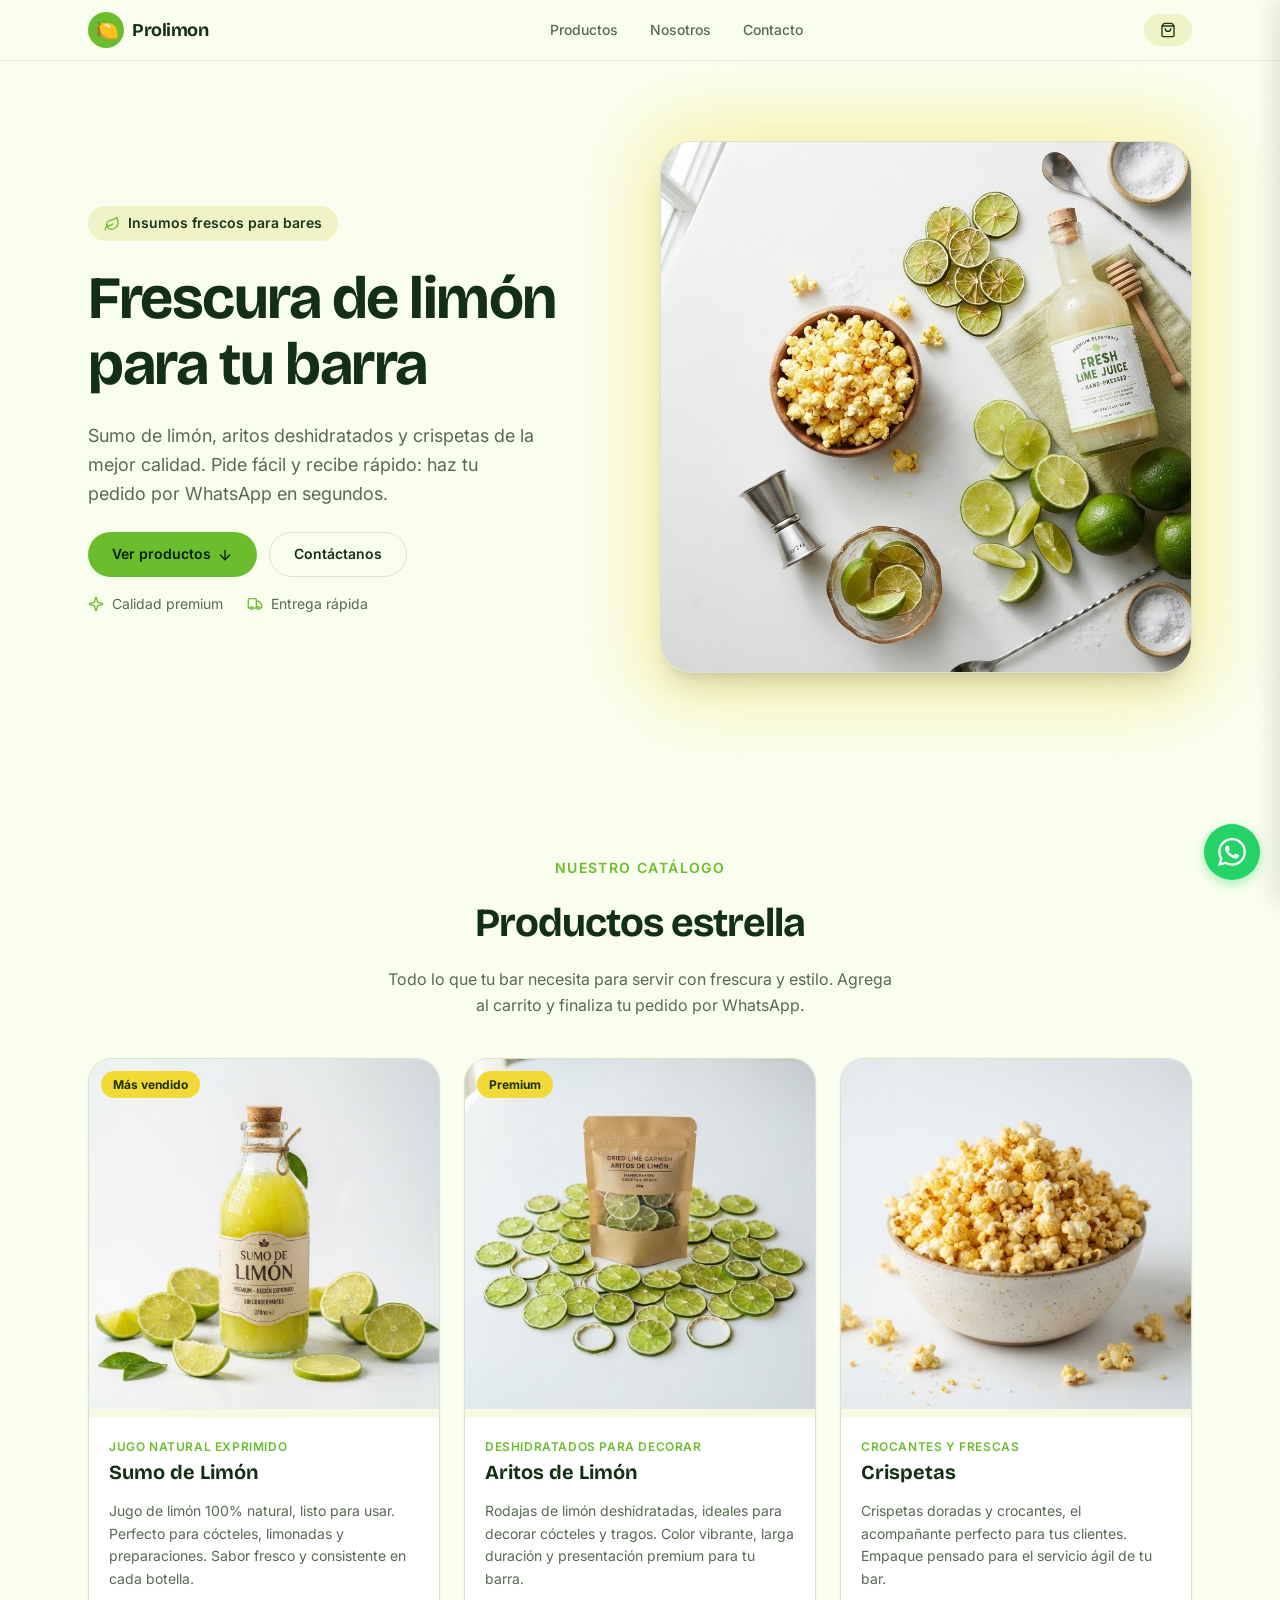
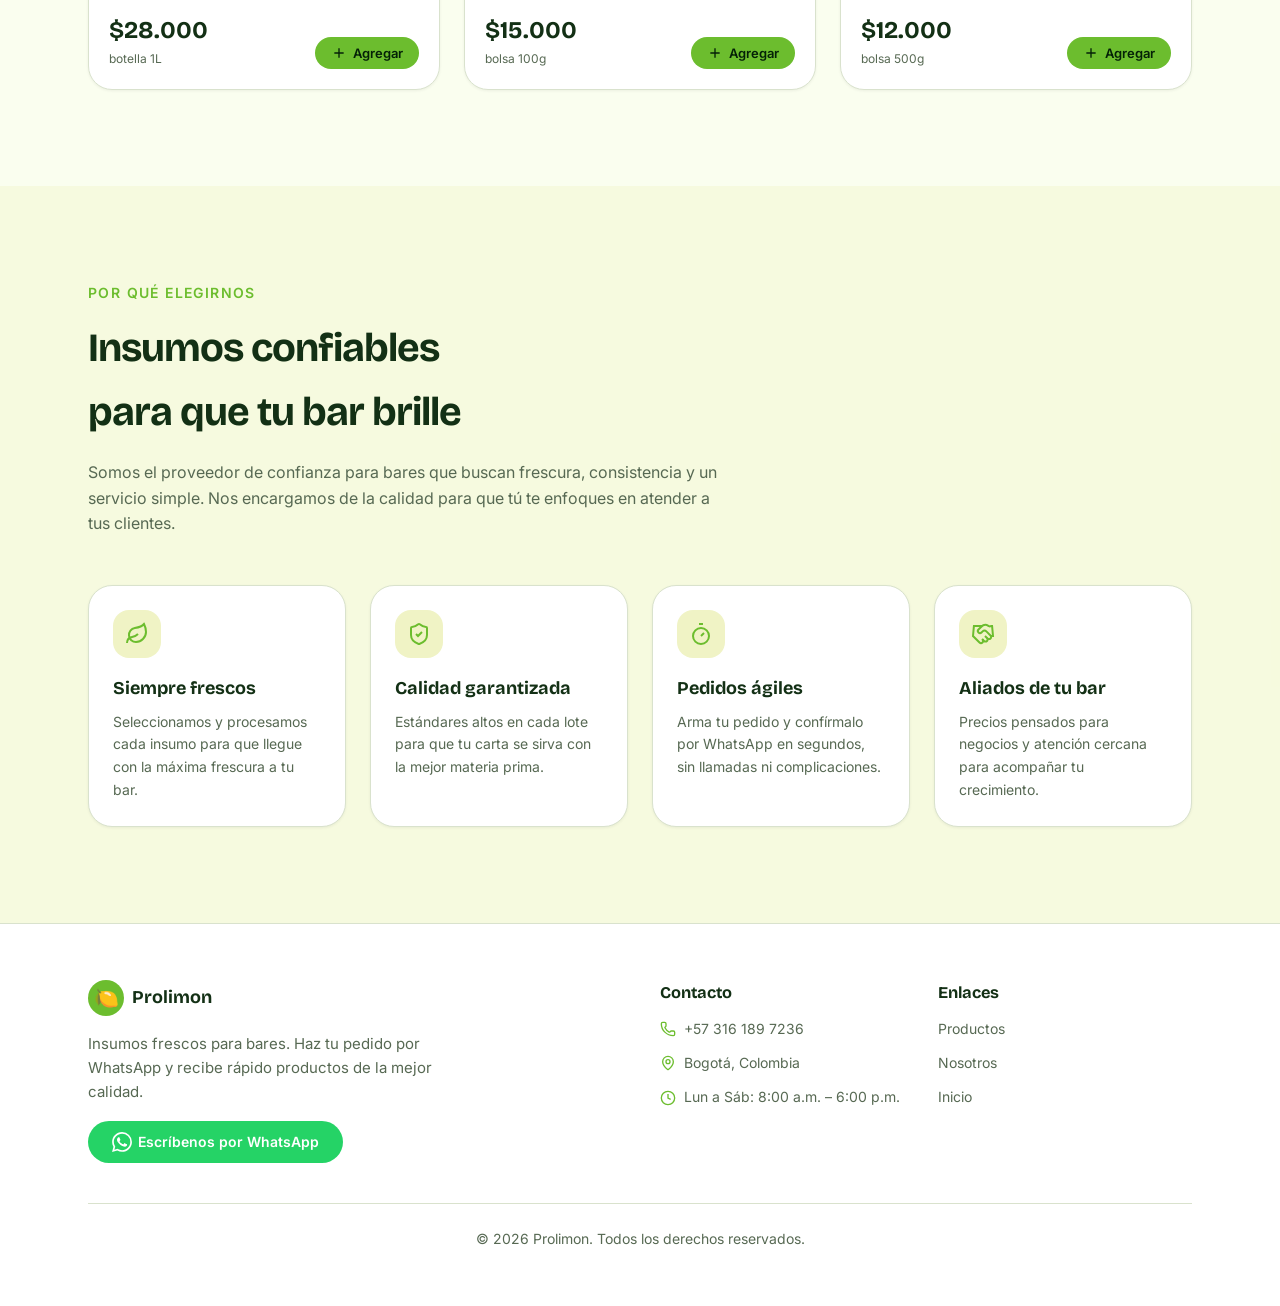
==== index.html @ 44934d82 "Force GH Pages rebuild" ====
<!DOCTYPE html>
<html lang="es">
<head>
  <meta charset="UTF-8">
  <meta name="viewport" content="width=device-width, initial-scale=1.0">
  <meta name="theme-color" content="#6cbd2e">
  <meta name="description" content="Sumo de limón, aritos de limón y crispetas de la mejor calidad para tu bar. Pide fácil y rápido por WhatsApp.">
  <title>Prolimon | Insumos frescos para bares</title>
  <link rel="icon" type="image/svg+xml" href="data:image/svg+xml,%3Csvg xmlns='http://www.w3.org/2000/svg' viewBox='0 0 100 100'%3E%3Ctext y='.9em' font-size='90'%3E🍋%3C/text%3E%3C/svg%3E">
  <link rel="preconnect" href="https://fonts.googleapis.com">
  <link rel="preconnect" href="https://fonts.gstatic.com" crossorigin>
  <link href="https://fonts.googleapis.com/css2?family=Bricolage+Grotesque:opsz,wght@12..96,200..800&family=Inter:wght@100..900&display=swap" rel="stylesheet">
  <style>
    *, *::before, *::after { box-sizing: border-box; margin: 0; padding: 0; }
    :root {
      --bg: #fafeef;
      --fg: #133015;
      --card: #ffffff;
      --card-fg: #133015;
      --primary: #6cbd2e;
      --primary-fg: #042107;
      --secondary: #f0f3c5;
      --secondary-fg: #18361a;
      --muted: #eff5df;
      --muted-fg: #576953;
      --accent: #f2d935;
      --accent-fg: #1c3000;
      --border: #d9e2cd;
      --radius: 0.875rem;
      --font-display: 'Bricolage Grotesque', system-ui, sans-serif;
      --font-body: 'Inter', system-ui, sans-serif;
    }
    html { scroll-behavior: smooth; background: var(--bg); color: var(--fg); font-family: var(--font-body); -webkit-font-smoothing: antialiased; }
    body { line-height: 1.6; }

    /* Header */
    header {
      position: sticky; top: 0; z-index: 40;
      background: rgba(250,254,239,0.85); backdrop-filter: blur(12px);
      border-bottom: 1px solid color-mix(in srgb, var(--border) 60%, transparent);
    }
    .header-inner {
      max-width: 72rem; margin: 0 auto; padding: 0.75rem 1.5rem;
      display: flex; align-items: center; justify-content: space-between; gap: 1rem;
    }
    .logo { display: flex; align-items: center; gap: 0.5rem; text-decoration: none; color: var(--fg); }
    .logo-icon {
      width: 2.25rem; height: 2.25rem; border-radius: 50%;
      background: var(--primary); color: var(--primary-fg);
      display: flex; align-items: center; justify-content: center; font-size: 1.25rem;
    }
    .logo-text { font-family: var(--font-display); font-size: 1.125rem; font-weight: 700; letter-spacing: -0.025em; }
    nav { display: none; gap: 2rem; font-size: 0.875rem; font-weight: 500; color: var(--muted-fg); }
    @media (min-width: 768px) { nav { display: flex; } }
    nav a { text-decoration: none; color: inherit; transition: color 0.2s; }
    nav a:hover { color: var(--fg); }
    .cart-btn {
      background: var(--secondary); color: var(--secondary-fg); border: none;
      border-radius: 9999px; padding: 0.5rem 1rem; font-weight: 600; font-size: 0.875rem;
      cursor: pointer; display: flex; align-items: center; gap: 0.375rem; transition: background 0.2s;
      font-family: var(--font-body); position: relative;
    }
    .cart-btn:hover { background: color-mix(in srgb, var(--secondary) 80%, transparent); }
    .cart-badge {
      position: absolute; top: -4px; right: -4px;
      background: var(--primary); color: var(--primary-fg); font-size: 0.625rem; font-weight: 700;
      width: 1.125rem; height: 1.125rem; border-radius: 50%;
      display: flex; align-items: center; justify-content: center;
      transform: scale(0); transition: transform 0.25s cubic-bezier(0.34,1.56,0.64,1);
    }
    .cart-badge.show { transform: scale(1); }

    /* Hero */
    #inicio { position: relative; overflow: hidden; }
    .hero-grid {
      max-width: 72rem; margin: 0 auto; padding: 3.5rem 1.5rem;
      display: grid; gap: 2.5rem; align-items: center;
    }
    @media (min-width: 768px) { .hero-grid { grid-template-columns: 1fr 1fr; padding: 5rem 1.5rem; } }
    .hero-tag {
      display: inline-flex; align-items: center; gap: 0.5rem;
      background: var(--secondary); border-radius: 9999px;
      padding: 0.375rem 1rem; font-size: 0.875rem; font-weight: 600;
      color: var(--secondary-fg); width: fit-content;
    }
    .hero-tag svg { color: var(--primary); }
    .hero-title {
      font-family: var(--font-display); font-size: clamp(2rem, 5vw, 3.75rem);
      font-weight: 700; line-height: 1.1; letter-spacing: -0.025em; margin-top: 1.5rem;
      text-wrap: balance;
    }
    .hero-desc { max-width: 28rem; color: var(--muted-fg); font-size: 1.125rem; line-height: 1.625; margin-top: 1.5rem; text-wrap: pretty; }
    .hero-btns { display: flex; flex-wrap: wrap; gap: 0.75rem; margin-top: 1.5rem; }
    .hero-badges { display: flex; flex-wrap: wrap; gap: 1.5rem; margin-top: 1rem; font-size: 0.875rem; color: var(--muted-fg); }
    .hero-badges span { display: flex; align-items: center; gap: 0.5rem; }
    .hero-badges svg { color: var(--primary); }
    .hero-img-wrap { position: relative; }
    .hero-img-wrap::before {
      content: ''; position: absolute; inset: -1rem; border-radius: 2.5rem;
      background: color-mix(in srgb, var(--accent) 40%, transparent);
      filter: blur(40px); z-index: -1;
    }
    .hero-img {
      width: 100%; aspect-ratio: 1; object-fit: cover;
      border-radius: 2rem; border: 1px solid var(--border);
      box-shadow: 0 20px 25px -5px rgba(0,0,0,0.1), 0 8px 10px -6px rgba(0,0,0,0.1);
    }

    /* Buttons */
    .btn {
      display: inline-flex; align-items: center; justify-content: center; gap: 0.375rem;
      border-radius: 9999px; padding: 0.625rem 1.5rem; font-size: 0.875rem; font-weight: 600;
      text-decoration: none; border: none; cursor: pointer; font-family: var(--font-body);
      transition: all 0.2s; white-space: nowrap;
    }
    .btn:active { transform: translateY(1px); }
    .btn-primary { background: var(--primary); color: var(--primary-fg); }
    .btn-primary:hover { filter: brightness(1.05); }
    .btn-outline { background: var(--bg); color: var(--fg); border: 1px solid var(--border); }
    .btn-outline:hover { background: var(--muted); }
    .btn-whatsapp { background: #25D366 !important; color: #fff !important; }
    .btn-whatsapp:hover { background: #1ebe57 !important; }
    .btn-sm { padding: 0.375rem 1rem; font-size: 0.8125rem; height: 2rem; }
    .btn-lg { padding: 0.75rem 2rem; font-size: 1rem; }

    /* Products */
    #productos { max-width: 72rem; margin: 0 auto; padding: 4rem 1.5rem; }
    @media (min-width: 768px) { #productos { padding: 6rem 1.5rem; } }
    .section-tag { font-size: 0.875rem; font-weight: 600; text-transform: uppercase; letter-spacing: 0.1em; color: var(--primary); text-align: center; }
    .section-title { font-family: var(--font-display); font-size: clamp(1.75rem, 4vw, 2.5rem); font-weight: 700; letter-spacing: -0.025em; text-align: center; margin-top: 0.75rem; text-wrap: balance; }
    .section-desc { max-width: 32rem; margin: 0.75rem auto 0; text-align: center; color: var(--muted-fg); text-wrap: pretty; }
    .products-grid {
      display: grid; gap: 1.5rem; margin-top: 2.5rem;
      grid-template-columns: repeat(auto-fit, minmax(min(100%, 20rem), 1fr));
    }
    .product-card {
      background: var(--card); border-radius: 1.5rem; border: 1px solid var(--border);
      overflow: hidden; box-shadow: 0 1px 3px rgba(0,0,0,0.06);
      transition: transform 0.3s, box-shadow 0.3s;
      display: flex; flex-direction: column;
    }
    .product-card:hover { transform: translateY(-4px); box-shadow: 0 10px 15px -3px rgba(0,0,0,0.08), 0 4px 6px -4px rgba(0,0,0,0.06); }
    .product-img-wrap { position: relative; overflow: hidden; background: color-mix(in srgb, var(--secondary) 50%, transparent); }
    .product-badge {
      position: absolute; top: 0.75rem; left: 0.75rem; z-index: 10;
      background: var(--accent); color: var(--accent-fg); border-radius: 9999px;
      padding: 0.25rem 0.75rem; font-size: 0.75rem; font-weight: 700;
    }
    .product-img {
      width: 100%; aspect-ratio: 1; object-fit: cover;
      transition: transform 0.3s;
    }
    .product-card:hover .product-img { transform: scale(1.05); }
    .product-body { padding: 1.25rem; display: flex; flex-direction: column; gap: 0.75rem; flex: 1; }
    .product-cat { font-size: 0.75rem; font-weight: 600; text-transform: uppercase; letter-spacing: 0.05em; color: var(--primary); }
    .product-name { font-family: var(--font-display); font-size: 1.25rem; font-weight: 700; color: var(--card-fg); }
    .product-desc { font-size: 0.875rem; color: var(--muted-fg); line-height: 1.625; flex: 1; }
    .product-footer { display: flex; align-items: flex-end; justify-content: space-between; gap: 0.5rem; margin-top: 0.5rem; }
    .product-price { font-family: var(--font-display); font-size: 1.5rem; font-weight: 700; color: var(--card-fg); }
    .product-unit { font-size: 0.75rem; color: var(--muted-fg); }

    /* Nosotros */
    #nosotros { background: color-mix(in srgb, var(--secondary) 40%, transparent); }
    .nosotros-inner { max-width: 72rem; margin: 0 auto; padding: 4rem 1.5rem; }
    @media (min-width: 768px) { .nosotros-inner { padding: 6rem 1.5rem; } }
    .nosotros-header { max-width: 42rem; margin-bottom: 3rem; }
    .features-grid { display: grid; gap: 1.5rem; grid-template-columns: repeat(auto-fit, minmax(min(100%, 14rem), 1fr)); }
    .feature-card {
      background: var(--card); border-radius: 1.5rem; border: 1px solid var(--border);
      padding: 1.5rem; box-shadow: 0 1px 3px rgba(0,0,0,0.06);
    }
    .feature-icon {
      display: flex; align-items: center; justify-content: center;
      width: 3rem; height: 3rem; border-radius: 1rem;
      background: var(--secondary); color: var(--primary);
    }
    .feature-title { font-family: var(--font-display); font-size: 1.125rem; font-weight: 700; margin-top: 1rem; color: var(--card-fg); }
    .feature-desc { font-size: 0.875rem; color: var(--muted-fg); margin-top: 0.5rem; line-height: 1.625; }

    /* Footer */
    footer { border-top: 1px solid var(--border); background: var(--card); }
    .footer-inner { max-width: 72rem; margin: 0 auto; padding: 3.5rem 1.5rem; }
    .footer-grid { display: grid; gap: 2.5rem; }
    @media (min-width: 768px) { .footer-grid { grid-template-columns: 1fr 1fr; } }
    .footer-brand { display: flex; flex-direction: column; gap: 1rem; }
    .footer-brand-header { display: flex; align-items: center; gap: 0.5rem; }
    .footer-desc { max-width: 24rem; color: var(--muted-fg); font-size: 0.9375rem; line-height: 1.625; }
    .footer-contact { display: flex; flex-direction: column; gap: 0.75rem; font-size: 0.875rem; }
    .footer-contact h3, .footer-links h3 { font-family: var(--font-display); font-weight: 700; color: var(--card-fg); }
    .footer-contact p { display: flex; align-items: center; gap: 0.5rem; color: var(--muted-fg); }
    .footer-contact svg { color: var(--primary); flex-shrink: 0; }
    .footer-links { display: flex; flex-direction: column; gap: 0.75rem; font-size: 0.875rem; }
    .footer-links a { text-decoration: none; color: var(--muted-fg); transition: color 0.2s; }
    .footer-links a:hover { color: var(--fg); }
    .footer-bottom { margin-top: 2.5rem; padding-top: 1.5rem; border-top: 1px solid var(--border); text-align: center; font-size: 0.875rem; color: var(--muted-fg); }

    /* WhatsApp Float */
    .wa-float {
      position: fixed; bottom: 1.25rem; right: 1.25rem; z-index: 30;
      width: 3.5rem; height: 3.5rem; border-radius: 50%;
      background: #25D366; color: #fff; box-shadow: 0 4px 12px rgba(37,211,102,0.4);
      display: flex; align-items: center; justify-content: center;
      transition: transform 0.2s;
    }
    .wa-float:hover { transform: scale(1.1); }
    .wa-float svg { width: 1.75rem; height: 1.75rem; }

    /* Cart Drawer */
    .cart-overlay {
      position: fixed; inset: 0; z-index: 50;
      background: rgba(19,48,21,0.25); backdrop-filter: blur(4px);
      opacity: 0; pointer-events: none; transition: opacity 0.3s;
    }
    .cart-overlay.open { opacity: 1; pointer-events: auto; }
    .cart-drawer {
      position: fixed; top: 0; right: 0; z-index: 50;
      width: 100%; max-width: 28rem; height: 100%;
      background: var(--card); box-shadow: -4px 0 24px rgba(0,0,0,0.12);
      display: flex; flex-direction: column;
      transform: translateX(100%); transition: transform 0.3s cubic-bezier(0.4,0,0.2,1);
    }
    .cart-drawer.open { transform: translateX(0); }
    .cart-header {
      display: flex; align-items: center; justify-content: space-between;
      padding: 1rem 1.25rem; border-bottom: 1px solid var(--border);
    }
    .cart-header h2 { font-family: var(--font-display); font-size: 1.125rem; font-weight: 700; display: flex; align-items: center; gap: 0.5rem; }
    .cart-close {
      background: none; border: none; cursor: pointer; color: var(--muted-fg);
      width: 2rem; height: 2rem; border-radius: 50%; display: flex; align-items: center; justify-content: center;
      transition: background 0.2s;
    }
    .cart-close:hover { background: var(--muted); }
    .cart-body { flex: 1; overflow-y: auto; padding: 1.25rem; }
    .cart-empty { display: flex; flex-direction: column; align-items: center; justify-content: center; height: 100%; gap: 0.75rem; text-align: center; color: var(--muted-fg); }
    .cart-empty-icon { color: var(--primary); opacity: 0.6; }
    .cart-item {
      display: flex; align-items: center; gap: 0.75rem; padding: 0.75rem 0;
      border-bottom: 1px solid var(--border);
    }
    .cart-item-img { width: 3rem; height: 3rem; border-radius: 0.75rem; object-fit: cover; background: var(--secondary); }
    .cart-item-info { flex: 1; min-width: 0; }
    .cart-item-name { font-weight: 600; font-size: 0.875rem; }
    .cart-item-price { font-size: 0.8125rem; color: var(--muted-fg); }
    .cart-item-qty { display: flex; align-items: center; gap: 0.375rem; }
    .cart-item-qty button {
      width: 1.5rem; height: 1.5rem; border-radius: 50%; border: 1px solid var(--border);
      background: var(--bg); cursor: pointer; display: flex; align-items: center; justify-content: center;
      font-size: 0.875rem; transition: background 0.2s;
    }
    .cart-item-qty button:hover { background: var(--secondary); }
    .cart-item-qty span { font-weight: 600; font-size: 0.875rem; min-width: 1.25rem; text-align: center; }
    .cart-item-remove { background: none; border: none; cursor: pointer; color: #e40014; font-size: 0.75rem; padding: 0.25rem; }
    .cart-footer { padding: 1.25rem; border-top: 1px solid var(--border); }
    .cart-total { display: flex; justify-content: space-between; font-family: var(--font-display); font-weight: 700; font-size: 1.125rem; margin-bottom: 1rem; }
    .cart-wa-btn { width: 100%; text-align: center; }

    /* Toast */
    .toast {
      position: fixed; bottom: 5rem; left: 50%; transform: translateX(-50%) translateY(100%);
      background: var(--fg); color: #fff; padding: 0.75rem 1.5rem; border-radius: 9999px;
      font-size: 0.875rem; font-weight: 600; z-index: 60; box-shadow: 0 4px 12px rgba(0,0,0,0.2);
      opacity: 0; transition: all 0.3s cubic-bezier(0.4,0,0.2,1); pointer-events: none;
    }
    .toast.show { opacity: 1; transform: translateX(-50%) translateY(0); }

    /* Animations */
    @keyframes fadeUp {
      from { opacity: 0; transform: translateY(24px); }
      to { opacity: 1; transform: translateY(0); }
    }
    .animate-fade-up { animation: fadeUp 0.6s cubic-bezier(0.4,0,0.2,1) both; }
    .delay-1 { animation-delay: 0.1s; }
    .delay-2 { animation-delay: 0.2s; }
    .delay-3 { animation-delay: 0.3s; }
    .delay-4 { animation-delay: 0.4s; }
  </style>
</head>
<body>
  <header>
    <div class="header-inner">
      <a href="#inicio" class="logo">
        <span class="logo-icon">🍋</span>
        <span class="logo-text">Prolimon</span>
      </a>
      <nav>
        <a href="#productos">Productos</a>
        <a href="#nosotros">Nosotros</a>
        <a href="#contacto">Contacto</a>
      </nav>
      <button class="cart-btn" onclick="toggleCart()" aria-label="Carrito">
        <svg width="16" height="16" viewBox="0 0 24 24" fill="none" stroke="currentColor" stroke-width="2" stroke-linecap="round" stroke-linejoin="round"><path d="M16 10a4 4 0 0 1-8 0"/><path d="M3.103 6.034h17.794"/><path d="M3.4 5.467a2 2 0 0 0-.4 1.2V20a2 2 0 0 0 2 2h14a2 2 0 0 0 2-2V6.667a2 2 0 0 0-.4-1.2l-2-2.667A2 2 0 0 0 17 2H7a2 2 0 0 0-1.6.8z"/></svg>
        <span id="cartCount" class="cart-badge">0</span>
      </button>
    </div>
  </header>

  <main>
    <!-- Hero -->
    <section id="inicio">
      <div class="hero-grid">
        <div class="animate-fade-up">
          <span class="hero-tag">
            <svg width="16" height="16" viewBox="0 0 24 24" fill="none" stroke="currentColor" stroke-width="2" stroke-linecap="round" stroke-linejoin="round"><path d="M11 20A7 7 0 0 1 9.8 6.1C15.5 5 17 4.48 19 2c1 2 2 4.18 2 8 0 5.5-4.78 10-10 10Z"/><path d="M2 21c0-3 1.85-5.36 5.08-6C9.5 14.52 12 13 13 12"/></svg>
            Insumos frescos para bares
          </span>
          <h1 class="hero-title">Frescura de limón para tu barra</h1>
          <p class="hero-desc">Sumo de limón, aritos deshidratados y crispetas de la mejor calidad. Pide fácil y recibe rápido: haz tu pedido por WhatsApp en segundos.</p>
          <div class="hero-btns">
            <a href="#productos" class="btn btn-primary">Ver productos <svg width="16" height="16" viewBox="0 0 24 24" fill="none" stroke="currentColor" stroke-width="2" stroke-linecap="round" stroke-linejoin="round"><path d="M12 5v14"/><path d="m19 12-7 7-7-7"/></svg></a>
            <a href="https://wa.me/573161897236?text=%C2%A1Hola%20Prolimon!%20Quiero%20hacer%20un%20pedido." target="_blank" class="btn btn-outline">Contáctanos</a>
          </div>
          <div class="hero-badges">
            <span><svg width="16" height="16" viewBox="0 0 24 24" fill="none" stroke="currentColor" stroke-width="2"><path d="M11.017 2.814a1 1 0 0 1 1.966 0l1.051 5.558a2 2 0 0 0 1.594 1.594l5.558 1.051a1 1 0 0 1 0 1.966l-5.558 1.051a2 2 0 0 0-1.594 1.594l-1.051 5.558a1 1 0 0 1-1.966 0l-1.051-5.558a2 2 0 0 0-1.594-1.594l-5.558-1.051a1 1 0 0 1 0-1.966l5.558-1.051a2 2 0 0 0 1.594-1.594z"/></svg>Calidad premium</span>
            <span><svg width="16" height="16" viewBox="0 0 24 24" fill="none" stroke="currentColor" stroke-width="2"><path d="M14 18V6a2 2 0 0 0-2-2H4a2 2 0 0 0-2 2v11a1 1 0 0 0 1 1h2"/><path d="M15 18H9"/><path d="M19 18h2a1 1 0 0 0 1-1v-3.65a1 1 0 0 0-.22-.624l-3.48-4.35A1 1 0 0 0 17.52 8H14"/><circle cx="17" cy="18" r="2"/><circle cx="7" cy="18" r="2"/></svg>Entrega rápida</span>
          </div>
        </div>
        <div class="hero-img-wrap animate-fade-up delay-2">
          <img src="hero-citrus.png" alt="Insumos frescos para bar: limones, sumo de limón, aritos y crispetas" class="hero-img">
        </div>
      </div>
    </section>

    <!-- Productos -->
    <section id="productos">
      <p class="section-tag">Nuestro catálogo</p>
      <h2 class="section-title">Productos estrella</h2>
      <p class="section-desc">Todo lo que tu bar necesita para servir con frescura y estilo. Agrega al carrito y finaliza tu pedido por WhatsApp.</p>
      <div class="products-grid" id="productsContainer"></div>
    </section>

    <!-- Nosotros -->
    <section id="nosotros">
      <div class="nosotros-inner">
        <div class="nosotros-header">
          <p style="font-size:0.875rem;font-weight:600;text-transform:uppercase;letter-spacing:0.1em;color:var(--primary);">Por qué elegirnos</p>
          <h2 style="font-family:var(--font-display);font-size:clamp(1.75rem,4vw,2.5rem);font-weight:700;letter-spacing:-0.025em;margin-top:0.75rem;text-wrap:balance;">Insumos confiables para que tu bar brille</h2>
          <p style="margin-top:1rem;color:var(--muted-fg);text-wrap:pretty;max-width:42rem;">Somos el proveedor de confianza para bares que buscan frescura, consistencia y un servicio simple. Nos encargamos de la calidad para que tú te enfoques en atender a tus clientes.</p>
        </div>
        <div class="features-grid">
          <div class="feature-card">
            <div class="feature-icon"><svg width="24" height="24" viewBox="0 0 24 24" fill="none" stroke="currentColor" stroke-width="2"><path d="M11 20A7 7 0 0 1 9.8 6.1C15.5 5 17 4.48 19 2c1 2 2 4.18 2 8 0 5.5-4.78 10-10 10Z"/><path d="M2 21c0-3 1.85-5.36 5.08-6C9.5 14.52 12 13 13 12"/></svg></div>
            <h3 class="feature-title">Siempre frescos</h3>
            <p class="feature-desc">Seleccionamos y procesamos cada insumo para que llegue con la máxima frescura a tu bar.</p>
          </div>
          <div class="feature-card">
            <div class="feature-icon"><svg width="24" height="24" viewBox="0 0 24 24" fill="none" stroke="currentColor" stroke-width="2"><path d="M20 13c0 5-3.5 7.5-7.66 8.95a1 1 0 0 1-.67-.01C7.5 20.5 4 18 4 13V6a1 1 0 0 1 1-1c2 0 4.5-1.2 6.24-2.72a1.17 1.17 0 0 1 1.52 0C14.51 3.81 17 5 19 5a1 1 0 0 1 1 1z"/><path d="m9 12 2 2 4-4"/></svg></div>
            <h3 class="feature-title">Calidad garantizada</h3>
            <p class="feature-desc">Estándares altos en cada lote para que tu carta se sirva con la mejor materia prima.</p>
          </div>
          <div class="feature-card">
            <div class="feature-icon"><svg width="24" height="24" viewBox="0 0 24 24" fill="none" stroke="currentColor" stroke-width="2"><line x1="10" x2="14" y1="2" y2="2"/><line x1="12" x2="15" y1="14" y2="11"/><circle cx="12" cy="14" r="8"/></svg></div>
            <h3 class="feature-title">Pedidos ágiles</h3>
            <p class="feature-desc">Arma tu pedido y confírmalo por WhatsApp en segundos, sin llamadas ni complicaciones.</p>
          </div>
          <div class="feature-card">
            <div class="feature-icon"><svg width="24" height="24" viewBox="0 0 24 24" fill="none" stroke="currentColor" stroke-width="2"><path d="m11 17 2 2a1 1 0 1 0 3-3"/><path d="m14 14 2.5 2.5a1 1 0 1 0 3-3l-3.88-3.88a3 3 0 0 0-4.24 0l-.88.88a1 1 0 1 1-3-3l2.81-2.81a5.79 5.79 0 0 1 7.06-.87l.47.28a2 2 0 0 0 1.42.25L21 4"/><path d="m21 3 1 11h-2"/><path d="M3 3 2 14l6.5 6.5a1 1 0 1 0 3-3"/><path d="M3 4h8"/></svg></div>
            <h3 class="feature-title">Aliados de tu bar</h3>
            <p class="feature-desc">Precios pensados para negocios y atención cercana para acompañar tu crecimiento.</p>
          </div>
        </div>
      </div>
    </section>
  </main>

  <!-- Footer -->
  <footer id="contacto">
    <div class="footer-inner">
      <div class="footer-grid">
        <div class="footer-brand">
          <div class="footer-brand-header">
            <span class="logo-icon">🍋</span>
            <span style="font-family:var(--font-display);font-size:1.125rem;font-weight:700;">Prolimon</span>
          </div>
          <p class="footer-desc">Insumos frescos para bares. Haz tu pedido por WhatsApp y recibe rápido productos de la mejor calidad.</p>
          <a href="https://wa.me/573161897236?text=%C2%A1Hola%20Prolimon!%20Quiero%20m%C3%A1s%20informaci%C3%B3n%20sobre%20sus%20productos." target="_blank" rel="noopener" class="btn btn-whatsapp" style="width:fit-content;">
            <svg width="20" height="20" viewBox="0 0 24 24" fill="currentColor"><path d="M17.472 14.382c-.297-.149-1.758-.867-2.03-.967-.273-.099-.471-.148-.67.15-.197.297-.767.966-.94 1.164-.173.199-.347.223-.644.075-.297-.15-1.255-.463-2.39-1.475-.883-.788-1.48-1.761-1.653-2.059-.173-.297-.018-.458.13-.606.134-.133.298-.347.446-.52.149-.174.198-.298.298-.497.099-.198.05-.371-.025-.52-.075-.149-.669-1.612-.916-2.207-.242-.579-.487-.5-.669-.51l-.57-.01c-.198 0-.52.074-.792.372-.272.297-1.04 1.016-1.04 2.479 0 1.462 1.065 2.875 1.213 3.074.149.198 2.096 3.2 5.077 4.487.71.306 1.263.489 1.694.625.712.227 1.36.195 1.871.118.571-.085 1.758-.719 2.006-1.413.248-.694.248-1.289.173-1.413-.074-.124-.272-.198-.57-.347m-5.421 7.403h-.004a9.87 9.87 0 01-5.031-1.378l-.361-.214-3.741.982.998-3.648-.235-.374a9.86 9.86 0 01-1.51-5.26c.001-5.45 4.436-9.884 9.888-9.884 2.64 0 5.122 1.03 6.988 2.898a9.825 9.825 0 012.893 6.994c-.003 5.45-4.437 9.884-9.885 9.884m8.413-18.297A11.815 11.815 0 0012.05 0C5.495 0 .16 5.335.157 11.892c0 2.096.547 4.142 1.588 5.945L.057 24l6.305-1.654a11.882 11.882 0 005.683 1.448h.005c6.554 0 11.89-5.335 11.893-11.893a11.821 11.821 0 00-3.48-8.413Z"/></svg>
            Escríbenos por WhatsApp
          </a>
        </div>
        <div style="display:grid;gap:1.5rem;grid-template-columns:1fr 1fr;">
          <div class="footer-contact">
            <h3>Contacto</h3>
            <p><svg width="16" height="16" viewBox="0 0 24 24" fill="none" stroke="currentColor" stroke-width="2"><path d="M13.832 16.568a1 1 0 0 0 1.213-.303l.355-.465A2 2 0 0 1 17 15h3a2 2 0 0 1 2 2v3a2 2 0 0 1-2 2A18 18 0 0 1 2 4a2 2 0 0 1 2-2h3a2 2 0 0 1 2 2v3a2 2 0 0 1-.8 1.6l-.468.351a1 1 0 0 0-.292 1.233 14 14 0 0 0 6.392 6.384"/></svg> +57 316 189 7236</p>
            <p><svg width="16" height="16" viewBox="0 0 24 24" fill="none" stroke="currentColor" stroke-width="2"><path d="M20 10c0 4.993-5.539 10.193-7.399 11.799a1 1 0 0 1-1.202 0C9.539 20.193 4 14.993 4 10a8 8 0 0 1 16 0"/><circle cx="12" cy="10" r="3"/></svg> Bogotá, Colombia</p>
            <p><svg width="16" height="16" viewBox="0 0 24 24" fill="none" stroke="currentColor" stroke-width="2"><circle cx="12" cy="12" r="10"/><path d="M12 6v6l4 2"/></svg> Lun a Sáb: 8:00 a.m. – 6:00 p.m.</p>
          </div>
          <div class="footer-links">
            <h3>Enlaces</h3>
            <a href="#productos">Productos</a>
            <a href="#nosotros">Nosotros</a>
            <a href="#inicio">Inicio</a>
          </div>
        </div>
      </div>
      <div class="footer-bottom">© 2026 Prolimon. Todos los derechos reservados.</div>
    </div>
  </footer>

  <!-- WhatsApp Float -->
  <a href="https://wa.me/573161897236?text=%C2%A1Hola%20Prolimon!%20Quiero%20hacer%20un%20pedido." target="_blank" rel="noopener" class="wa-float" aria-label="Escríbenos por WhatsApp">
    <svg viewBox="0 0 24 24" fill="currentColor"><path d="M17.472 14.382c-.297-.149-1.758-.867-2.03-.967-.273-.099-.471-.148-.67.15-.197.297-.767.966-.94 1.164-.173.199-.347.223-.644.075-.297-.15-1.255-.463-2.39-1.475-.883-.788-1.48-1.761-1.653-2.059-.173-.297-.018-.458.13-.606.134-.133.298-.347.446-.52.149-.174.198-.298.298-.497.099-.198.05-.371-.025-.52-.075-.149-.669-1.612-.916-2.207-.242-.579-.487-.5-.669-.51l-.57-.01c-.198 0-.52.074-.792.372-.272.297-1.04 1.016-1.04 2.479 0 1.462 1.065 2.875 1.213 3.074.149.198 2.096 3.2 5.077 4.487.71.306 1.263.489 1.694.625.712.227 1.36.195 1.871.118.571-.085 1.758-.719 2.006-1.413.248-.694.248-1.289.173-1.413-.074-.124-.272-.198-.57-.347m-5.421 7.403h-.004a9.87 9.87 0 01-5.031-1.378l-.361-.214-3.741.982.998-3.648-.235-.374a9.86 9.86 0 01-1.51-5.26c.001-5.45 4.436-9.884 9.888-9.884 2.64 0 5.122 1.03 6.988 2.898a9.825 9.825 0 012.893 6.994c-.003 5.45-4.437 9.884-9.885 9.884m8.413-18.297A11.815 11.815 0 0012.05 0C5.495 0 .16 5.335.157 11.892c0 2.096.547 4.142 1.588 5.945L.057 24l6.305-1.654a11.882 11.882 0 005.683 1.448h.005c6.554 0 11.89-5.335 11.893-11.893a11.821 11.821 0 00-3.48-8.413Z"/></svg>
  </a>

  <!-- Cart Overlay & Drawer -->
  <div class="cart-overlay" id="cartOverlay" onclick="toggleCart()"></div>
  <aside class="cart-drawer" id="cartDrawer">
    <div class="cart-header">
      <h2><svg width="20" height="20" viewBox="0 0 24 24" fill="none" stroke="currentColor" stroke-width="2" style="color:var(--primary);"><path d="M16 10a4 4 0 0 1-8 0"/><path d="M3.103 6.034h17.794"/><path d="M3.4 5.467a2 2 0 0 0-.4 1.2V20a2 2 0 0 0 2 2h14a2 2 0 0 0 2-2V6.667a2 2 0 0 0-.4-1.2l-2-2.667A2 2 0 0 0 17 2H7a2 2 0 0 0-1.6.8z"/></svg> Tu pedido</h2>
      <button class="cart-close" onclick="toggleCart()" aria-label="Cerrar">
        <svg width="20" height="20" viewBox="0 0 24 24" fill="none" stroke="currentColor" stroke-width="2"><path d="M18 6 6 18"/><path d="m6 6 12 12"/></svg>
      </button>
    </div>
    <div class="cart-body" id="cartBody">
      <div class="cart-empty" id="cartEmpty">
        <svg class="cart-empty-icon" width="56" height="56" viewBox="0 0 24 24" fill="none" stroke="currentColor" stroke-width="1.5"><path d="M16 10a4 4 0 0 1-8 0"/><path d="M3.103 6.034h17.794"/><path d="M3.4 5.467a2 2 0 0 0-.4 1.2V20a2 2 0 0 0 2 2h14a2 2 0 0 0 2-2V6.667a2 2 0 0 0-.4-1.2l-2-2.667A2 2 0 0 0 17 2H7a2 2 0 0 0-1.6.8z"/></svg>
        <p style="font-family:var(--font-display);font-weight:600;font-size:1.125rem;">Tu carrito está vacío</p>
        <p style="font-size:0.875rem;">Agrega productos para armar tu pedido.</p>
        <button class="btn btn-primary btn-sm" onclick="toggleCart();document.getElementById('productos').scrollIntoView({behavior:'smooth'});">Ver productos</button>
      </div>
    </div>
    <div class="cart-footer" id="cartFooter" style="display:none;">
      <div class="cart-total">Total <span id="cartTotal">$0</span></div>
      <a class="btn btn-whatsapp cart-wa-btn" id="cartWhatsApp" href="#" target="_blank">
        Finalizar pedido por WhatsApp
      </a>
    </div>
  </aside>

  <!-- Toast -->
  <div class="toast" id="toast"></div>

  <script>
    // Product catalog
    const products = [
      {
        id: 'sumo',
        name: 'Sumo de Limón',
        cat: 'Jugo natural exprimido',
        desc: 'Jugo de limón 100% natural, listo para usar. Perfecto para cócteles, limonadas y preparaciones. Sabor fresco y consistente en cada botella.',
        price: 28000,
        priceDisplay: '$28.000',
        unit: 'botella 1L',
        img: 'sumo-limon.png',
        badge: 'Más vendido'
      },
      {
        id: 'aritos',
        name: 'Aritos de Limón',
        cat: 'Deshidratados para decorar',
        desc: 'Rodajas de limón deshidratadas, ideales para decorar cócteles y tragos. Color vibrante, larga duración y presentación premium para tu barra.',
        price: 15000,
        priceDisplay: '$15.000',
        unit: 'bolsa 100g',
        img: 'aritos-limon.png',
        badge: 'Premium'
      },
      {
        id: 'crispetas',
        name: 'Crispetas',
        cat: 'Crocantes y frescas',
        desc: 'Crispetas doradas y crocantes, el acompañante perfecto para tus clientes. Empaque pensado para el servicio ágil de tu bar.',
        price: 12000,
        priceDisplay: '$12.000',
        unit: 'bolsa 500g',
        img: 'crispetas.png',
        badge: ''
      }
    ];

    // Cart
    let cart = [];

    function loadCart() {
      try { cart = JSON.parse(localStorage.getItem('prolimon-cart')) || []; } catch(e) { cart = []; }
    }
    function saveCart() { localStorage.setItem('prolimon-cart', JSON.stringify(cart)); }

    function updateCartUI() {
      const totalItems = cart.reduce((s,i) => s + i.qty, 0);
      const badge = document.getElementById('cartCount');
      if (totalItems > 0) { badge.textContent = totalItems; badge.classList.add('show'); }
      else { badge.textContent = '0'; badge.classList.remove('show'); }

      // Drawer body
      const body = document.getElementById('cartBody');
      const empty = document.getElementById('cartEmpty');
      const footer = document.getElementById('cartFooter');

      if (cart.length === 0) {
        body.innerHTML = '';
        body.appendChild(empty);
        empty.style.display = '';
        footer.style.display = 'none';
      } else {
        empty.style.display = 'none';
        const total = cart.reduce((s,i) => s + i.price * i.qty, 0);
        body.innerHTML = cart.map(item => `
          <div class="cart-item">
            <img src="${item.img}" alt="${item.name}" class="cart-item-img">
            <div class="cart-item-info">
              <div class="cart-item-name">${item.name}</div>
              <div class="cart-item-price">${item.priceDisplay}</div>
            </div>
            <div class="cart-item-qty">
              <button onclick="updateQty('${item.id}', -1)">−</button>
              <span>${item.qty}</span>
              <button onclick="updateQty('${item.id}', 1)">+</button>
            </div>
            <button class="cart-item-remove" onclick="removeItem('${item.id}')" title="Eliminar">
              <svg width="16" height="16" viewBox="0 0 24 24" fill="none" stroke="currentColor" stroke-width="2"><path d="M3 6h18"/><path d="M19 6v14c0 1-1 2-2 2H7c-1 0-2-1-2-2V6"/><path d="M8 6V4c0-1 1-2 2-2h4c1 0 2 1 2 2v2"/></svg>
            </button>
          </div>
        `).join('');
        document.getElementById('cartTotal').textContent = '$' + total.toLocaleString('es-CO');
        footer.style.display = 'block';

        // WhatsApp link
        const msg = cart.map(i => `• ${i.qty}x ${i.name} - ${i.priceDisplay}`).join('%0A');
        const waUrl = `https://wa.me/573161897236?text=%C2%A1Hola%20Prolimon!%20Quiero%20hacer%20el%20siguiente%20pedido:%0A%0A${msg}%0A%0ATotal:%20$${total.toLocaleString('es-CO')}`;
        document.getElementById('cartWhatsApp').href = waUrl;
      }
    }

    function addToCart(productId) {
      const p = products.find(p => p.id === productId);
      if (!p) return;
      const existing = cart.find(i => i.id === productId);
      if (existing) { existing.qty++; }
      else { cart.push({...p, qty: 1}); }
      saveCart();
      updateCartUI();
      showToast(`¡${p.name} agregado!`);
    }

    function updateQty(productId, delta) {
      const item = cart.find(i => i.id === productId);
      if (!item) return;
      item.qty += delta;
      if (item.qty <= 0) { cart = cart.filter(i => i.id !== productId); }
      saveCart();
      updateCartUI();
    }

    function removeItem(productId) {
      cart = cart.filter(i => i.id !== productId);
      saveCart();
      updateCartUI();
    }

    function toggleCart() {
      const overlay = document.getElementById('cartOverlay');
      const drawer = document.getElementById('cartDrawer');
      const open = drawer.classList.toggle('open');
      overlay.classList.toggle('open', open);
      document.body.style.overflow = open ? 'hidden' : '';
    }

    function showToast(msg) {
      const toast = document.getElementById('toast');
      toast.textContent = msg;
      toast.classList.add('show');
      clearTimeout(toast._timeout);
      toast._timeout = setTimeout(() => toast.classList.remove('show'), 2000);
    }

    // Render products
    function renderProducts() {
      const container = document.getElementById('productsContainer');
      container.innerHTML = products.map((p, i) => `
        <article class="product-card animate-fade-up delay-${i+1}">
          <div class="product-img-wrap">
            ${p.badge ? `<span class="product-badge">${p.badge}</span>` : ''}
            <img src="${p.img}" alt="${p.name}" class="product-img" loading="lazy">
          </div>
          <div class="product-body">
            <div><p class="product-cat">${p.cat}</p><h3 class="product-name">${p.name}</h3></div>
            <p class="product-desc">${p.desc}</p>
            <div class="product-footer">
              <div><p class="product-price">${p.priceDisplay}</p><p class="product-unit">${p.unit}</p></div>
              <button class="btn btn-primary btn-sm" onclick="addToCart('${p.id}')">
                <svg width="16" height="16" viewBox="0 0 24 24" fill="none" stroke="currentColor" stroke-width="2"><path d="M5 12h14"/><path d="M12 5v14"/></svg> Agregar
              </button>
            </div>
          </div>
        </article>
      `).join('');
    }

    // Init
    loadCart();
    renderProducts();
    updateCartUI();
  </script>
</body>
</html>
<!-- deploy-trigger: 20260703083427 -->
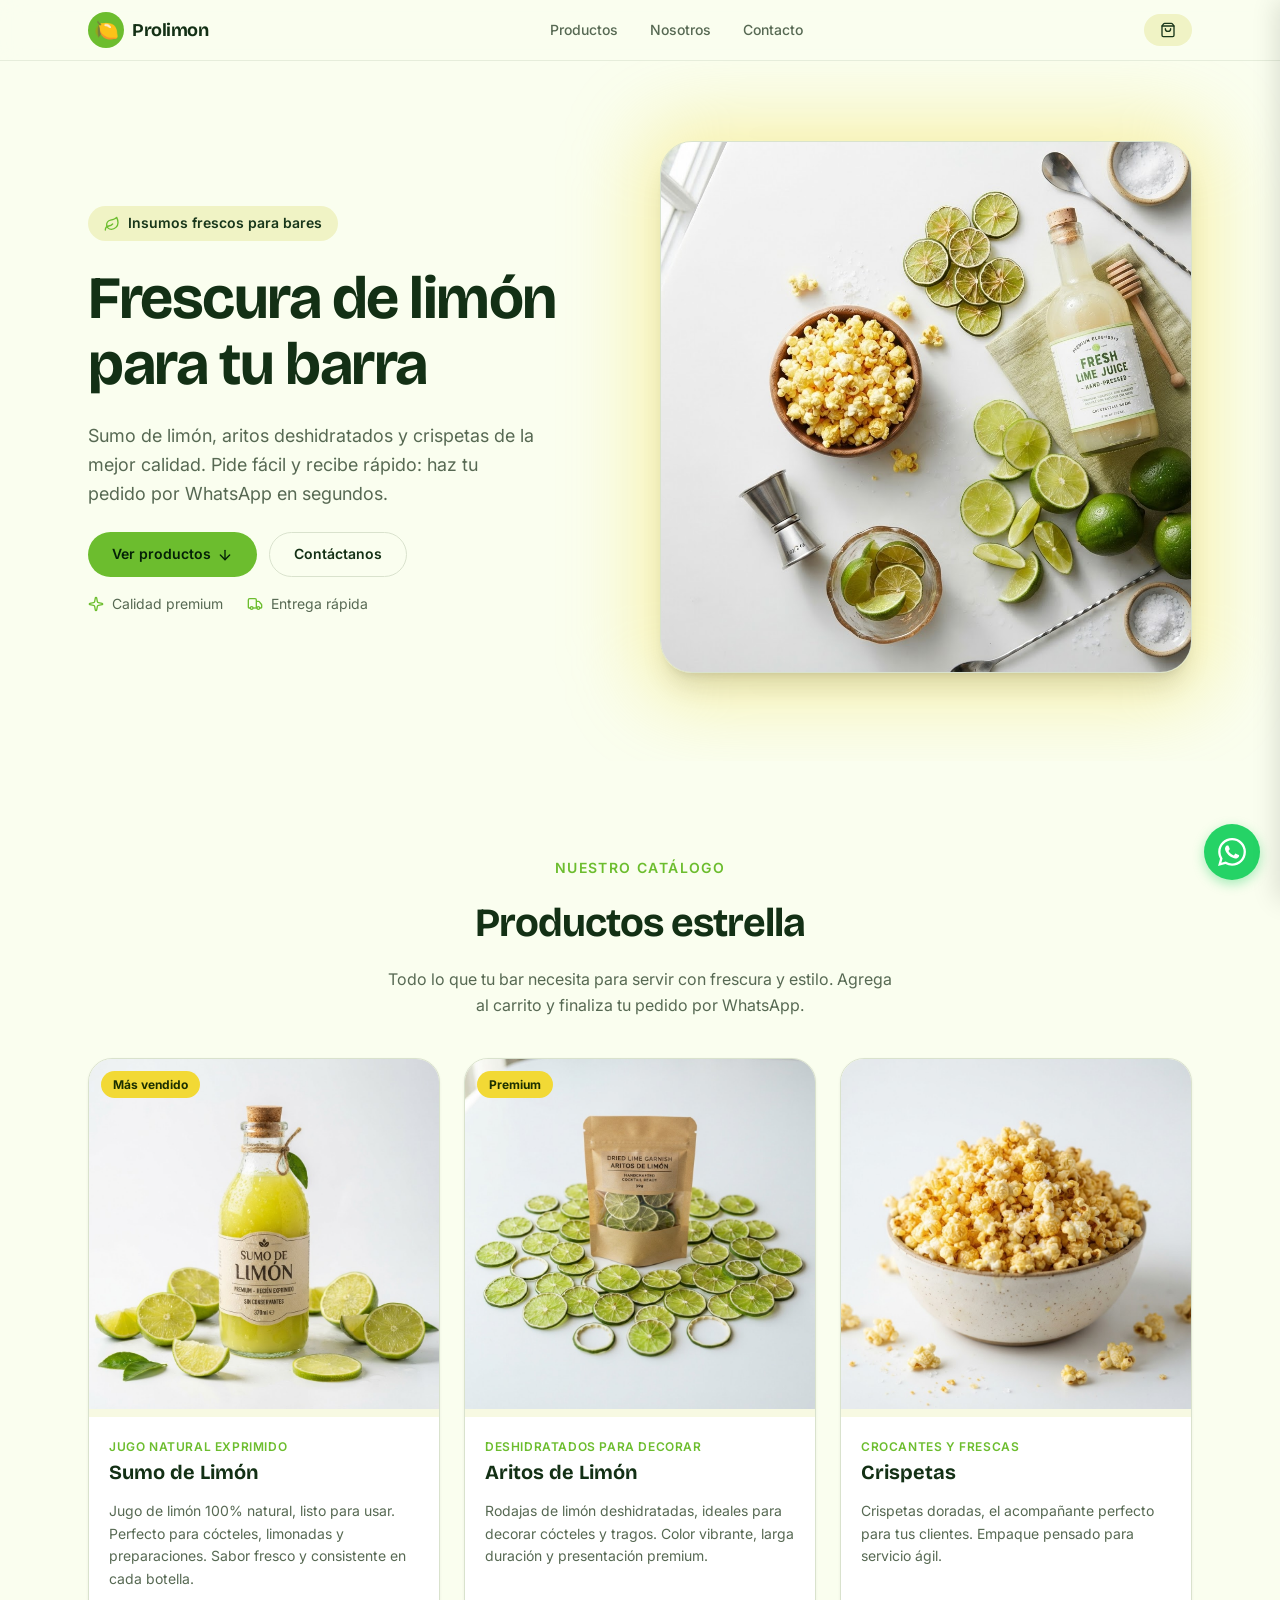
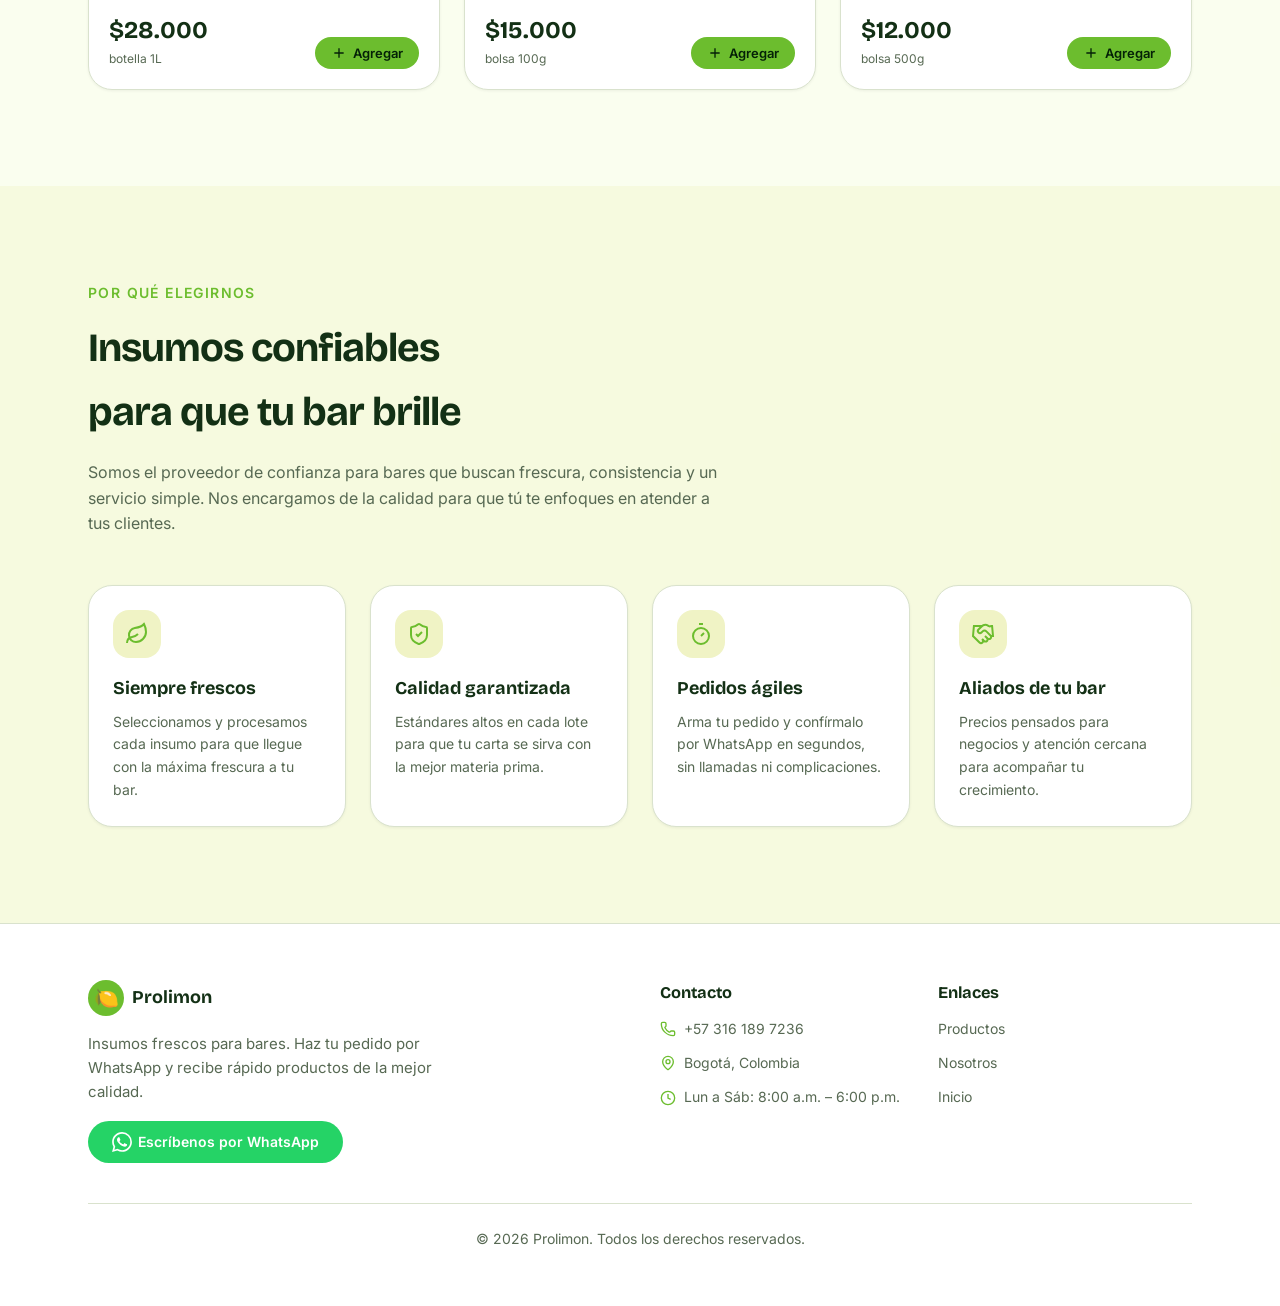
==== commit e839b3a5: "Rewrite cart: DOM-based updates, no innerHTML, instant add/remove/refresh" ====
--- a/index.html
+++ b/index.html
@@ -431,130 +431,160 @@
   <div class="toast" id="toast"></div>
 
   <script>
-    // Product catalog
     const products = [
-      {
-        id: 'sumo',
-        name: 'Sumo de Limón',
-        cat: 'Jugo natural exprimido',
-        desc: 'Jugo de limón 100% natural, listo para usar. Perfecto para cócteles, limonadas y preparaciones. Sabor fresco y consistente en cada botella.',
-        price: 28000,
-        priceDisplay: '$28.000',
-        unit: 'botella 1L',
-        img: 'sumo-limon.png',
-        badge: 'Más vendido'
-      },
-      {
-        id: 'aritos',
-        name: 'Aritos de Limón',
-        cat: 'Deshidratados para decorar',
-        desc: 'Rodajas de limón deshidratadas, ideales para decorar cócteles y tragos. Color vibrante, larga duración y presentación premium para tu barra.',
-        price: 15000,
-        priceDisplay: '$15.000',
-        unit: 'bolsa 100g',
-        img: 'aritos-limon.png',
-        badge: 'Premium'
-      },
-      {
-        id: 'crispetas',
-        name: 'Crispetas',
-        cat: 'Crocantes y frescas',
-        desc: 'Crispetas doradas y crocantes, el acompañante perfecto para tus clientes. Empaque pensado para el servicio ágil de tu bar.',
-        price: 12000,
-        priceDisplay: '$12.000',
-        unit: 'bolsa 500g',
-        img: 'crispetas.png',
-        badge: ''
+      { id: 'sumo', name: 'Sumo de Limón', cat: 'Jugo natural exprimido', desc: 'Jugo de limón 100% natural, listo para usar. Perfecto para cócteles, limonadas y preparaciones. Sabor fresco y consistente en cada botella.', price: 28000, priceDisplay: '$28.000', unit: 'botella 1L', img: 'sumo-limon.png', badge: 'Más vendido' },
+      { id: 'aritos', name: 'Aritos de Limón', cat: 'Deshidratados para decorar', desc: 'Rodajas de limón deshidratadas, ideales para decorar cócteles y tragos. Color vibrante, larga duración y presentación premium.', price: 15000, priceDisplay: '$15.000', unit: 'bolsa 100g', img: 'aritos-limon.png', badge: 'Premium' },
+      { id: 'crispetas', name: 'Crispetas', cat: 'Crocantes y frescas', desc: 'Crispetas doradas, el acompañante perfecto para tus clientes. Empaque pensado para servicio ágil.', price: 12000, priceDisplay: '$12.000', unit: 'bolsa 500g', img: 'crispetas.png', badge: '' }
+    ];
+
+    let cart = [];
+    const cartState = {
+      body: document.getElementById('cartBody'),
+      empty: document.getElementById('cartEmpty'),
+      footer: document.getElementById('cartFooter'),
+      total: document.getElementById('cartTotal'),
+      wa: document.getElementById('cartWhatsApp'),
+      badge: document.getElementById('cartCount'),
+      overlay: document.getElementById('cartOverlay'),
+      drawer: document.getElementById('cartDrawer'),
+      rows: new Map()
+    };
+
+    try { cart = JSON.parse(localStorage.getItem('prolimon-cart')) || []; } catch(e) { cart = []; }
+    function saveCart() { localStorage.setItem('prolimon-cart', JSON.stringify(cart)); }
+
+    function setBadge() {
+      const totalItems = cart.reduce((s, i) => s + i.qty, 0);
+      cartState.badge.textContent = totalItems;
+      cartState.badge.classList.toggle('show', totalItems > 0);
+    }
+
+    function setWaLink() {
+      const total = cart.reduce((s, i) => s + i.price * i.qty, 0);
+      const msg = cart.map(i => `• ${i.qty}x ${i.name} - ${i.priceDisplay}`).join('%0A');
+      cartState.wa.href = `https://wa.me/573161897236?text=%C2%A1Hola%20Prolimon!%20Quiero%20hacer%20el%20siguiente%20pedido:%0A%0A${msg}%0A%0ATotal:%20$${total.toLocaleString('es-CO')}`;
+    }
+
+    function renderItemRow(item) {
+      const row = document.createElement('div');
+      row.className = 'cart-item';
+      row.dataset.id = item.id;
+      row.innerHTML = `
+        <img src="${item.img}" alt="${item.name}" class="cart-item-img">
+        <div class="cart-item-info">
+          <div class="cart-item-name">${item.name}</div>
+          <div class="cart-item-price">${item.priceDisplay}</div>
+        </div>
+        <div class="cart-item-qty">
+          <button class="qty-btn" data-action="decr" data-id="${item.id}">−</button>
+          <span class="qty-value">${item.qty}</span>
+          <button class="qty-btn" data-action="incr" data-id="${item.id}">+</button>
+        </div>
+        <button class="cart-item-remove" data-action="remove" data-id="${item.id}" title="Eliminar">
+          <svg width="16" height="16" viewBox="0 0 24 24" fill="none" stroke="currentColor" stroke-width="2"><path d="M3 6h18"/><path d="M19 6v14c0 1-1 2-2 2H7c-1 0-2-1-2-2V6"/><path d="M8 6V4c0-1 1-2 2-2h4c1 0 2 1 2 2v2"/></svg>
+        </button>
+      `;
+      return row;
+    }
+
+    function renderFullCart() {
+      cartState.body.innerHTML = '';
+      cartState.rows.clear();
+
+      if (cart.length === 0) {
+        cartState.body.appendChild(cartState.empty);
+        cartState.empty.style.display = '';
+        cartState.footer.style.display = 'none';
+        setBadge();
+        return;
       }
-    ];
-
-    // Cart
-    let cart = [];
-
-    function loadCart() {
-      try { cart = JSON.parse(localStorage.getItem('prolimon-cart')) || []; } catch(e) { cart = []; }
-    }
-    function saveCart() { localStorage.setItem('prolimon-cart', JSON.stringify(cart)); }
-
-    function updateCartUI() {
-      const totalItems = cart.reduce((s,i) => s + i.qty, 0);
-      const badge = document.getElementById('cartCount');
-      if (totalItems > 0) { badge.textContent = totalItems; badge.classList.add('show'); }
-      else { badge.textContent = '0'; badge.classList.remove('show'); }
-
-      // Drawer body
-      const body = document.getElementById('cartBody');
-      const empty = document.getElementById('cartEmpty');
-      const footer = document.getElementById('cartFooter');
-
-      if (cart.length === 0) {
-        body.innerHTML = '';
-        body.appendChild(empty);
-        empty.style.display = '';
-        footer.style.display = 'none';
-      } else {
-        empty.style.display = 'none';
-        const total = cart.reduce((s,i) => s + i.price * i.qty, 0);
-        body.innerHTML = cart.map(item => `
-          <div class="cart-item">
-            <img src="${item.img}" alt="${item.name}" class="cart-item-img">
-            <div class="cart-item-info">
-              <div class="cart-item-name">${item.name}</div>
-              <div class="cart-item-price">${item.priceDisplay}</div>
-            </div>
-            <div class="cart-item-qty">
-              <button onclick="updateQty('${item.id}', -1)">−</button>
-              <span>${item.qty}</span>
-              <button onclick="updateQty('${item.id}', 1)">+</button>
-            </div>
-            <button class="cart-item-remove" onclick="removeItem('${item.id}')" title="Eliminar">
-              <svg width="16" height="16" viewBox="0 0 24 24" fill="none" stroke="currentColor" stroke-width="2"><path d="M3 6h18"/><path d="M19 6v14c0 1-1 2-2 2H7c-1 0-2-1-2-2V6"/><path d="M8 6V4c0-1 1-2 2-2h4c1 0 2 1 2 2v2"/></svg>
-            </button>
-          </div>
-        `).join('');
-        document.getElementById('cartTotal').textContent = '$' + total.toLocaleString('es-CO');
-        footer.style.display = 'block';
-
-        // WhatsApp link
-        const msg = cart.map(i => `• ${i.qty}x ${i.name} - ${i.priceDisplay}`).join('%0A');
-        const waUrl = `https://wa.me/573161897236?text=%C2%A1Hola%20Prolimon!%20Quiero%20hacer%20el%20siguiente%20pedido:%0A%0A${msg}%0A%0ATotal:%20$${total.toLocaleString('es-CO')}`;
-        document.getElementById('cartWhatsApp').href = waUrl;
+
+      cartState.empty.style.display = 'none';
+      cartState.footer.style.display = 'block';
+
+      for (const item of cart) {
+        const row = renderItemRow(item);
+        cartState.body.appendChild(row);
+        cartState.rows.set(item.id, row);
       }
+
+      const total = cart.reduce((s, i) => s + i.price * i.qty, 0);
+      cartState.total.textContent = '$' + total.toLocaleString('es-CO');
+      setWaLink();
+      setBadge();
+    }
+
+    function updateRow(item) {
+      const row = cartState.rows.get(item.id);
+      if (row) {
+        row.querySelector('.qty-value').textContent = item.qty;
+      }
+      const total = cart.reduce((s, i) => s + i.price * i.qty, 0);
+      cartState.total.textContent = '$' + total.toLocaleString('es-CO');
+      setWaLink();
+      setBadge();
     }
 
     function addToCart(productId) {
       const p = products.find(p => p.id === productId);
       if (!p) return;
       const existing = cart.find(i => i.id === productId);
-      if (existing) { existing.qty++; }
-      else { cart.push({...p, qty: 1}); }
+      if (existing) {
+        existing.qty++;
+        updateRow(existing);
+      } else {
+        cart.push({ ...p, qty: 1 });
+        const row = renderItemRow(cart[cart.length - 1]);
+        cartState.body.appendChild(row);
+        cartState.rows.set(productId, row);
+      }
       saveCart();
-      updateCartUI();
+      const total = cart.reduce((s, i) => s + i.price * i.qty, 0);
+      cartState.total.textContent = '$' + total.toLocaleString('es-CO');
+      setWaLink();
+      setBadge();
       showToast(`¡${p.name} agregado!`);
+      openDrawer();
     }
 
     function updateQty(productId, delta) {
       const item = cart.find(i => i.id === productId);
       if (!item) return;
       item.qty += delta;
-      if (item.qty <= 0) { cart = cart.filter(i => i.id !== productId); }
+      if (item.qty <= 0) {
+        removeItem(productId);
+        return;
+      }
       saveCart();
-      updateCartUI();
+      updateRow(item);
     }
 
     function removeItem(productId) {
+      const row = cartState.rows.get(productId);
+      if (row) row.remove();
+      cartState.rows.delete(productId);
       cart = cart.filter(i => i.id !== productId);
+      if (cart.length === 0) {
+        cartState.footer.style.display = 'none';
+        cartState.empty.style.display = '';
+      }
       saveCart();
-      updateCartUI();
-    }
-
-    function toggleCart() {
-      const overlay = document.getElementById('cartOverlay');
-      const drawer = document.getElementById('cartDrawer');
-      const open = drawer.classList.toggle('open');
-      overlay.classList.toggle('open', open);
+      const total = cart.reduce((s, i) => s + i.price * i.qty, 0);
+      cartState.total.textContent = '$' + total.toLocaleString('es-CO');
+      setWaLink();
+      setBadge();
+    }
+
+    function openDrawer() {
+      cartState.drawer.classList.add('open');
+      cartState.overlay.classList.add('open');
+      document.body.style.overflow = 'hidden';
+    }
+    window.toggleCart = function () {
+      const open = cartState.drawer.classList.toggle('open');
+      cartState.overlay.classList.toggle('open', open);
       document.body.style.overflow = open ? 'hidden' : '';
-    }
+    };
 
     function showToast(msg) {
       const toast = document.getElementById('toast');
@@ -564,7 +594,17 @@
       toast._timeout = setTimeout(() => toast.classList.remove('show'), 2000);
     }
 
-    // Render products
+    document.addEventListener('click', (e) => {
+      const btn = e.target.closest('[data-action]');
+      if (!btn) return;
+      const { action, id } = btn.dataset;
+      if (action === 'incr') updateQty(id, 1);
+      else if (action === 'decr') updateQty(id, -1);
+      else if (action === 'remove') removeItem(id);
+    });
+
+    cartState.overlay.addEventListener('click', toggleCart);
+
     function renderProducts() {
       const container = document.getElementById('productsContainer');
       container.innerHTML = products.map((p, i) => `
@@ -578,7 +618,7 @@
             <p class="product-desc">${p.desc}</p>
             <div class="product-footer">
               <div><p class="product-price">${p.priceDisplay}</p><p class="product-unit">${p.unit}</p></div>
-              <button class="btn btn-primary btn-sm" onclick="addToCart('${p.id}')">
+              <button class="btn btn-primary btn-sm" data-add="${p.id}">
                 <svg width="16" height="16" viewBox="0 0 24 24" fill="none" stroke="currentColor" stroke-width="2"><path d="M5 12h14"/><path d="M12 5v14"/></svg> Agregar
               </button>
             </div>
@@ -587,11 +627,16 @@
       `).join('');
     }
 
-    // Init
-    loadCart();
+    document.addEventListener('click', (e) => {
+      const btn = e.target.closest('[data-add]');
+      if (!btn) return;
+      addToCart(btn.dataset.add);
+    });
+
     renderProducts();
-    updateCartUI();
+    renderFullCart();
   </script>
 </body>
 </html>
 <!-- deploy-trigger: 20260703083427 -->
+<!-- version: nocache-20260703091530 -->
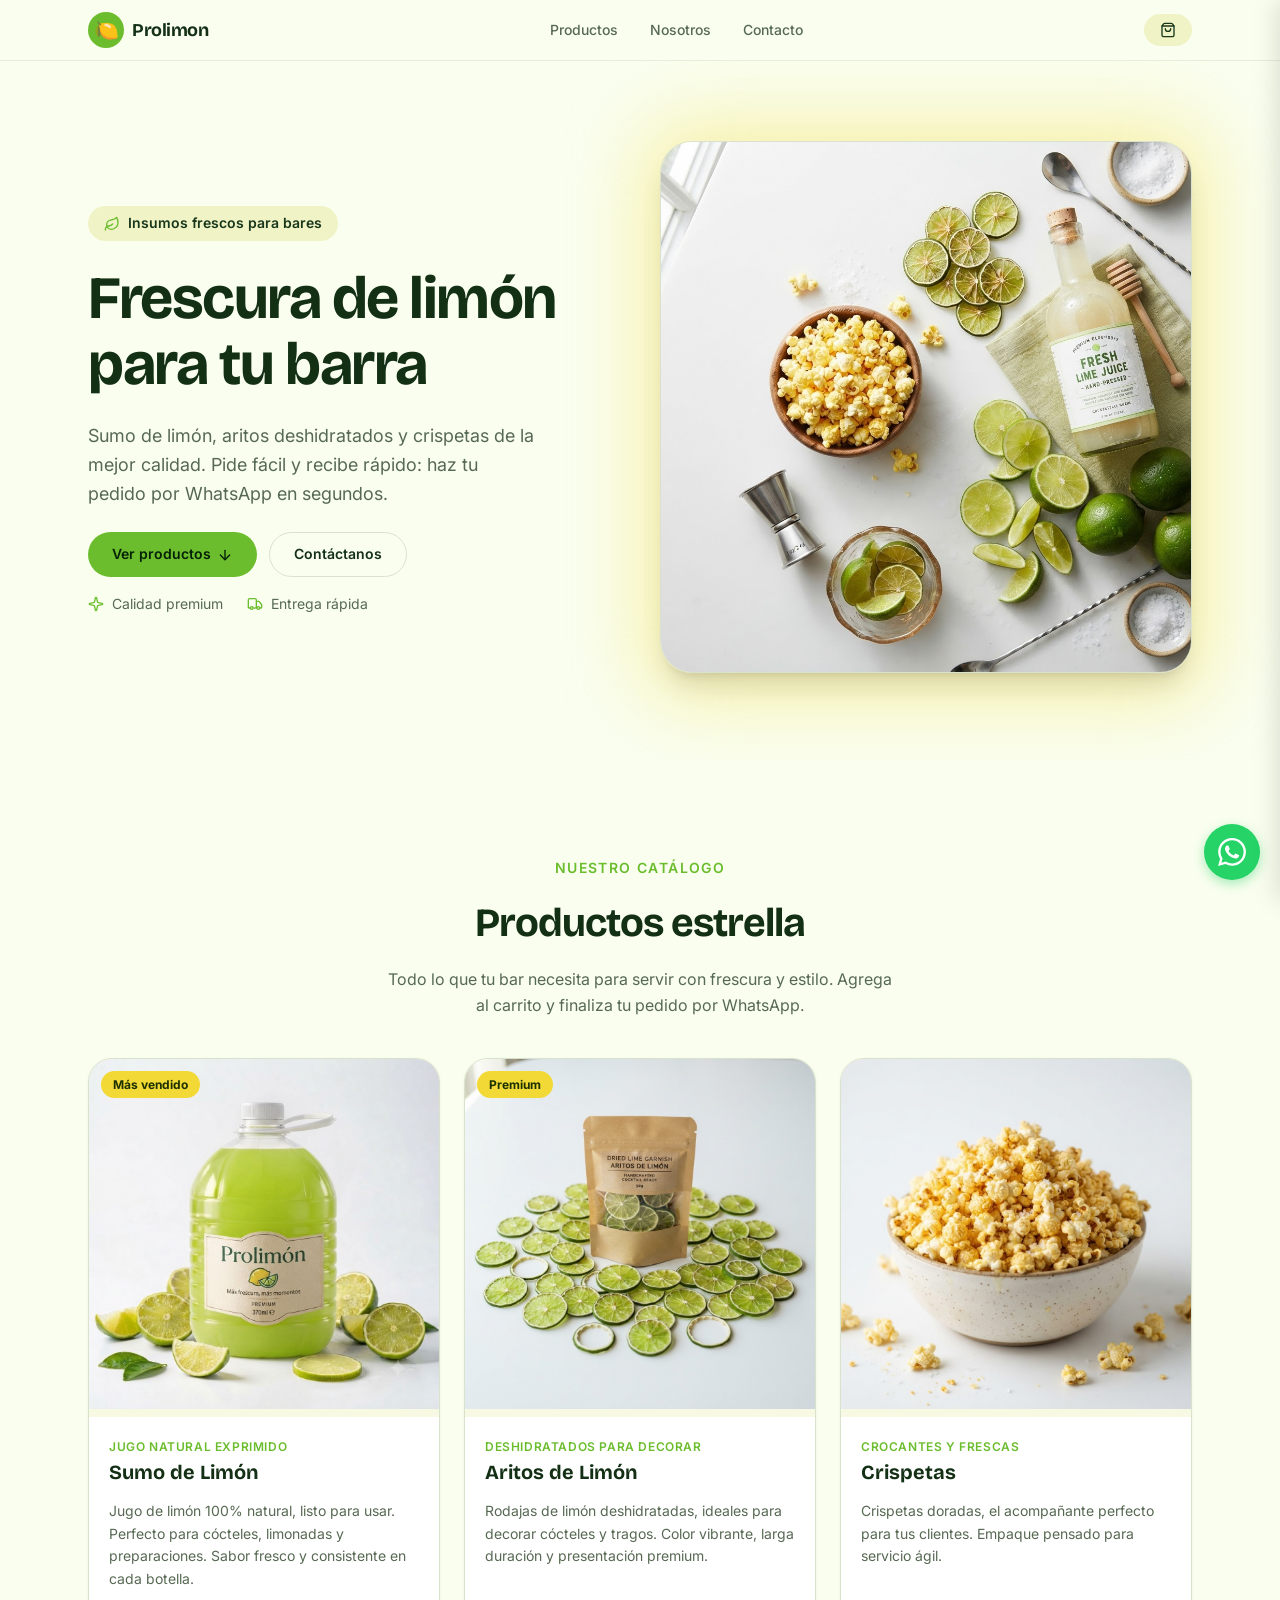
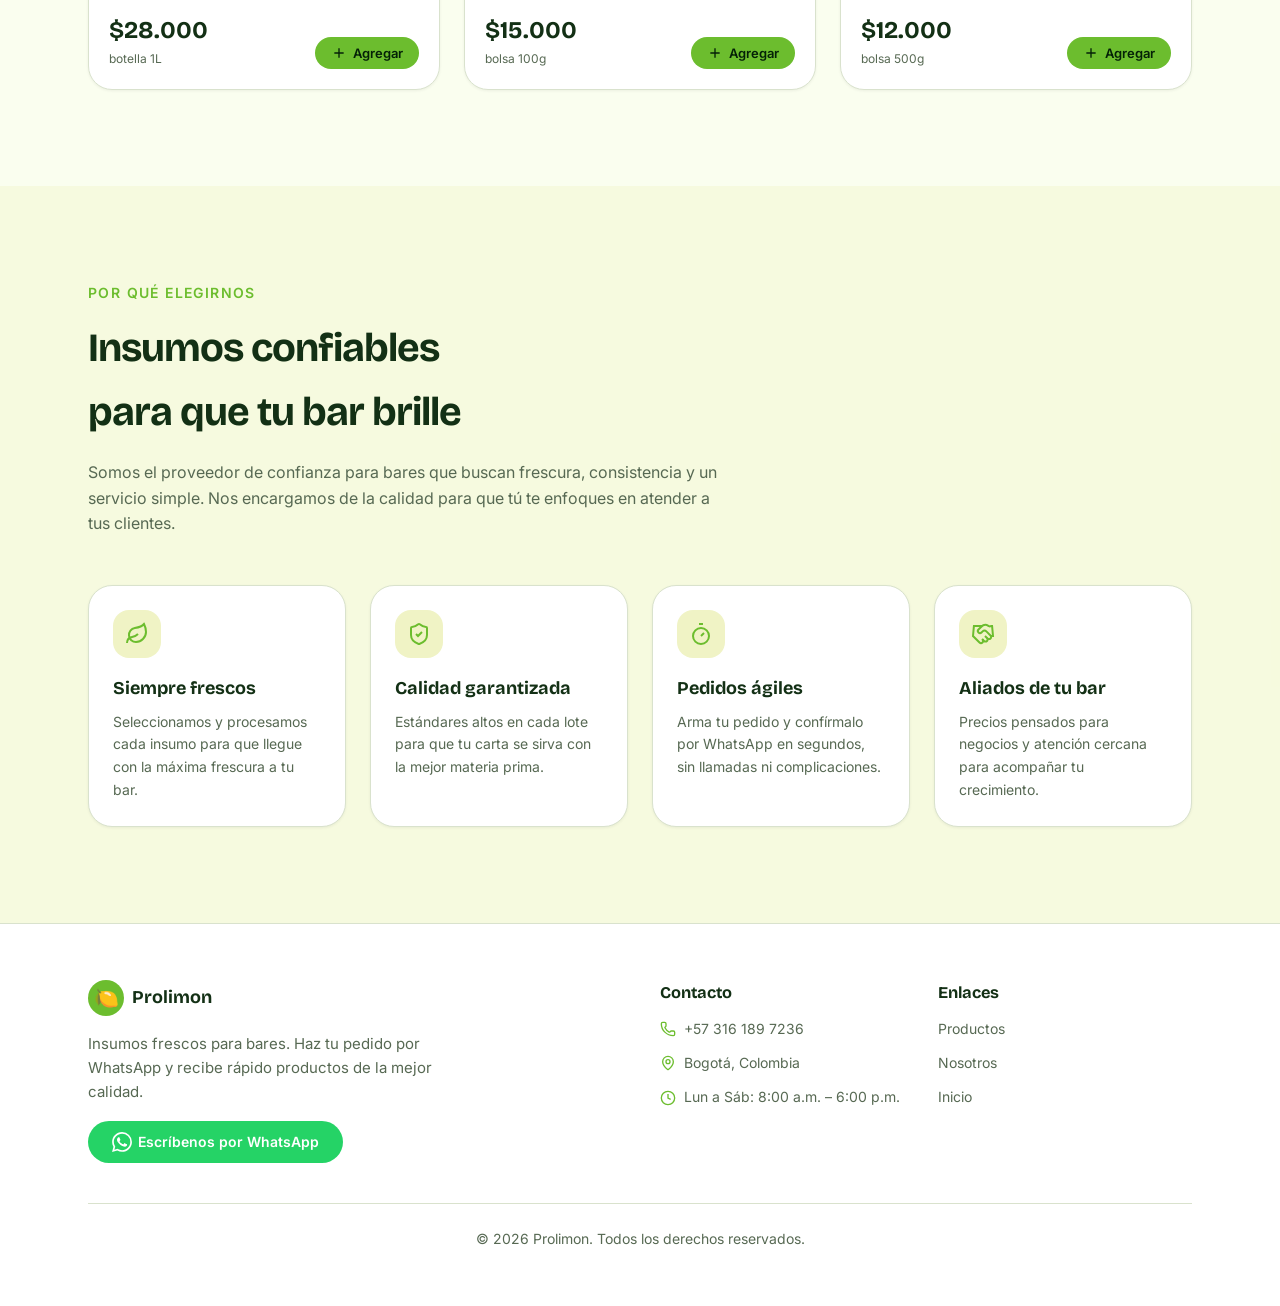
==== commit a178d255: "Replace sumo-limon.png with new product photo" ====
--- a/index.html
+++ b/index.html
@@ -432,7 +432,7 @@
 
   <script>
     const products = [
-      { id: 'sumo', name: 'Sumo de Limón', cat: 'Jugo natural exprimido', desc: 'Jugo de limón 100% natural, listo para usar. Perfecto para cócteles, limonadas y preparaciones. Sabor fresco y consistente en cada botella.', price: 28000, priceDisplay: '$28.000', unit: 'botella 1L', img: 'sumo-limon.png', badge: 'Más vendido' },
+      { id: 'sumo', name: 'Sumo de Limón', cat: 'Jugo natural exprimido', desc: 'Jugo de limón 100% natural, listo para usar. Perfecto para cócteles, limonadas y preparaciones. Sabor fresco y consistente en cada botella.', price: 28000, priceDisplay: '$28.000', unit: 'botella 1L', img: 'sumo-limon.jpg', badge: 'Más vendido' },
       { id: 'aritos', name: 'Aritos de Limón', cat: 'Deshidratados para decorar', desc: 'Rodajas de limón deshidratadas, ideales para decorar cócteles y tragos. Color vibrante, larga duración y presentación premium.', price: 15000, priceDisplay: '$15.000', unit: 'bolsa 100g', img: 'aritos-limon.png', badge: 'Premium' },
       { id: 'crispetas', name: 'Crispetas', cat: 'Crocantes y frescas', desc: 'Crispetas doradas, el acompañante perfecto para tus clientes. Empaque pensado para servicio ágil.', price: 12000, priceDisplay: '$12.000', unit: 'bolsa 500g', img: 'crispetas.png', badge: '' }
     ];
@@ -534,6 +534,11 @@
         updateRow(existing);
       } else {
         cart.push({ ...p, qty: 1 });
+        if (cart.length === 1) {
+          cartState.body.innerHTML = '';
+          cartState.empty.style.display = 'none';
+          cartState.footer.style.display = 'block';
+        }
         const row = renderItemRow(cart[cart.length - 1]);
         cartState.body.appendChild(row);
         cartState.rows.set(productId, row);
@@ -544,7 +549,6 @@
       setWaLink();
       setBadge();
       showToast(`¡${p.name} agregado!`);
-      openDrawer();
     }
 
     function updateQty(productId, delta) {
